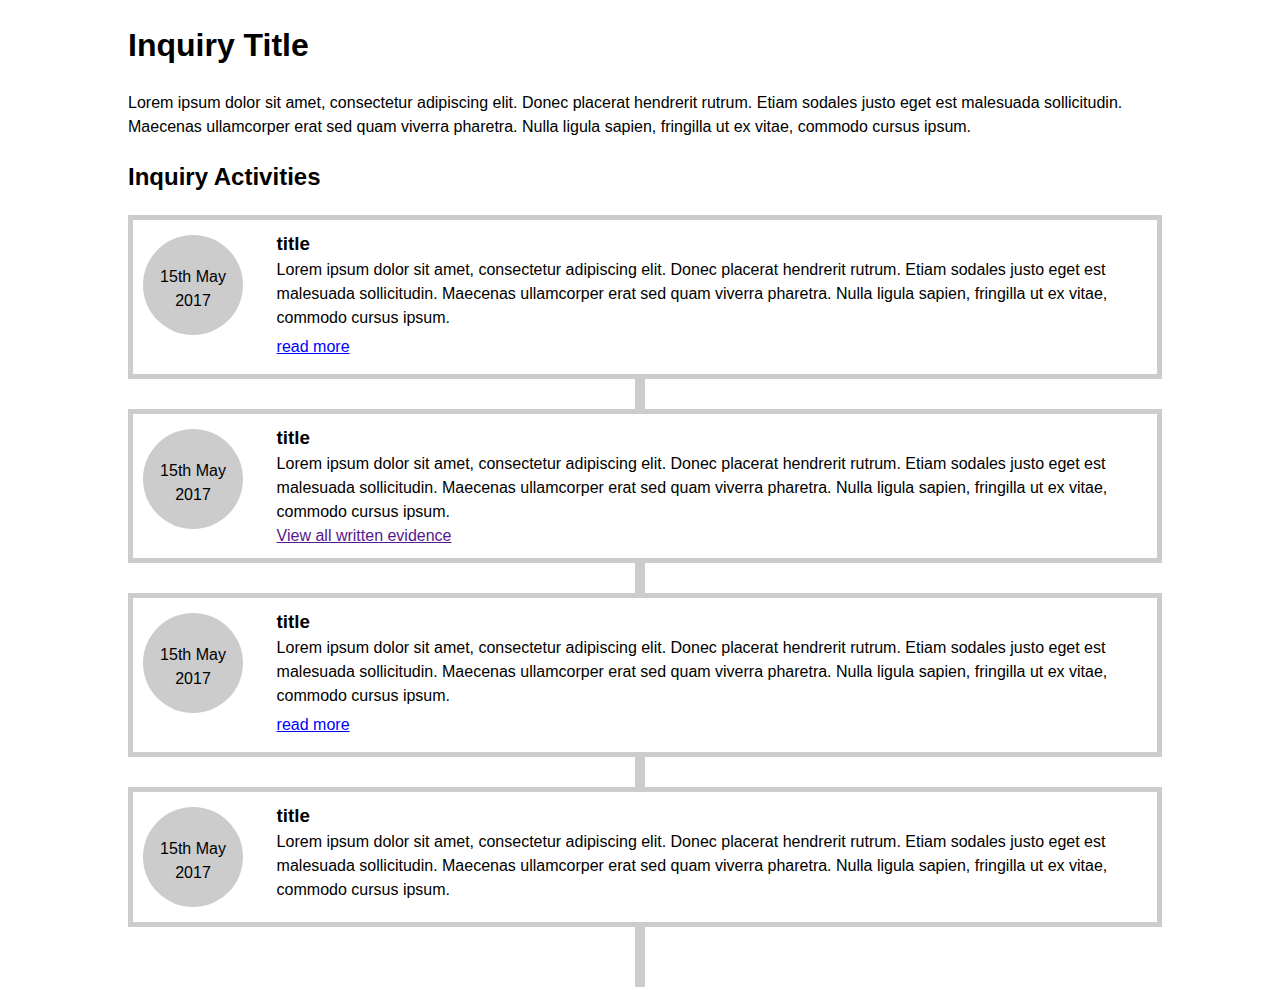
==== index.html @ dadeb5a9 "Add files via upload" ====
<!doctype html>
<meta charset="utf-8">
<meta http-equiv="X-UA-Compatible" content="IE=edge,chrome=1">
<title>Committees Timeline</title>
<head>
  <link rel="stylesheet" href="timeline.css">
</head>
<body>

  <h1>Inquiry Title</h1>

  <p>Lorem ipsum dolor sit amet, consectetur adipiscing elit. Donec placerat hendrerit rutrum. Etiam sodales justo eget est malesuada sollicitudin. Maecenas ullamcorper erat sed quam viverra pharetra. Nulla ligula sapien, fringilla ut ex vitae, commodo cursus ipsum.</p>

  <h2>Inquiry Activities</h2>

  <div class="container">

    <div class="box">
      <div class="icon">
        <div class="date">
          <p>15th May 2017</p>
        </div>
      </div>
      <div class="content">
        <h3>title</h3>
        <p>Lorem ipsum dolor sit amet, consectetur adipiscing elit. Donec placerat hendrerit rutrum. Etiam sodales justo eget est malesuada sollicitudin. Maecenas ullamcorper erat sed quam viverra pharetra. Nulla ligula sapien, fringilla ut ex vitae, commodo cursus ipsum.</p>

        <p class="slider-link">read more</p>

        <div style="display:none;">
          <p>Lorem ipsum dolor sit amet, consectetur adipiscing elit. Donec placerat hendrerit rutrum. Etiam sodales justo eget est malesuada sollicitudin. Maecenas ullamcorper erat sed quam viverra pharetra. Nulla ligula sapien, fringilla ut ex vitae, commodo cursus ipsum.</p>
          <p>Lorem ipsum dolor sit amet, consectetur adipiscing elit. Donec placerat hendrerit rutrum. Etiam sodales justo eget est malesuada sollicitudin. Maecenas ullamcorper erat sed quam viverra pharetra. Nulla ligula sapien, fringilla ut ex vitae, commodo cursus ipsum.</p>
        </div>

      </div>
    </div>

    <div class="divider"></div>

    <div class="box">
      <div class="icon">
        <div class="date">
          <p>15th May 2017</p>
        </div>
      </div>
      <div class="content">
        <h3>title</h3>
        <p>Lorem ipsum dolor sit amet, consectetur adipiscing elit. Donec placerat hendrerit rutrum. Etiam sodales justo eget est malesuada sollicitudin. Maecenas ullamcorper erat sed quam viverra pharetra. Nulla ligula sapien, fringilla ut ex vitae, commodo cursus ipsum.</p>
        <p><a href="">View all written evidence</a></p>
      </div>
    </div>

    <div class="divider"></div>

    <div class="box">
      <div class="icon">
        <div class="date">
          <p>15th May 2017</p>
        </div>
      </div>
      <div class="content">
        <h3>title</h3>
        <p>Lorem ipsum dolor sit amet, consectetur adipiscing elit. Donec placerat hendrerit rutrum. Etiam sodales justo eget est malesuada sollicitudin. Maecenas ullamcorper erat sed quam viverra pharetra. Nulla ligula sapien, fringilla ut ex vitae, commodo cursus ipsum.</p>

        <p class="slider-link">read more</p>

        <div style="display:none;">
          <p>Lorem ipsum dolor sit amet, consectetur adipiscing elit. Donec placerat hendrerit rutrum. Etiam sodales justo eget est malesuada sollicitudin. Maecenas ullamcorper erat sed quam viverra pharetra. Nulla ligula sapien, fringilla ut ex vitae, commodo cursus ipsum.</p>
          <p>Lorem ipsum dolor sit amet, consectetur adipiscing elit. Donec placerat hendrerit rutrum. Etiam sodales justo eget est malesuada sollicitudin. Maecenas ullamcorper erat sed quam viverra pharetra. Nulla ligula sapien, fringilla ut ex vitae, commodo cursus ipsum.</p>
        </div>

      </div>
    </div>

    <div class="divider"></div>

    <div class="box">
      <div class="icon">
        <div class="date">
          <p>15th May 2017</p>
        </div>
      </div>
      <div class="content">
        <h3>title</h3>
        <p>Lorem ipsum dolor sit amet, consectetur adipiscing elit. Donec placerat hendrerit rutrum. Etiam sodales justo eget est malesuada sollicitudin. Maecenas ullamcorper erat sed quam viverra pharetra. Nulla ligula sapien, fringilla ut ex vitae, commodo cursus ipsum.</p>
      </div>
    </div>

    <div class="divider"></div>
    <div class="divider"></div>

  </div>

  <script type="text/javascript" src="slider.js"></script>

</body>
</html>
---- timeline.css ----
body {
  max-width: 1024px;
  width: 100%;
  height: 100%;
  margin: 0 auto;
  padding: 0;
  font-size: 16px;
  line-height: 1.5;
  font-family: Arial, 'Helvetica Neue', Helvetica, sans-serif;
}

.box {
  width: 100%;
  float: left;
  clear: both;
  border: solid 5px #CCCCCC;
}

.icon {
  float: left;
  width: 100px;
  height: 100px;
  background: #CCCCCC;
  -moz-border-radius: 50px;
  -webkit-border-radius: 50px;
  border-radius: 50px;
  margin: 15px 10px 15px 10px;
}

.date {
  text-align: center;
  width: 70px;
  margin: 0 auto;
  padding-top: 30px;
}

.content {
  float: right;
  padding: 10px;
  width: 85%;
}

.divider {
  clear: both;
  width: 10px;
  height: 30px;
  margin: 0 auto;
  background-color: #CCCCCC;
}

.slider-link {
  cursor: pointer;
  color: blue;
  padding: 5px 0;
  text-decoration: underline;
}

.slider-link:hover{
  text-decoration: none;
}

h3, p {
  margin: 0;
}
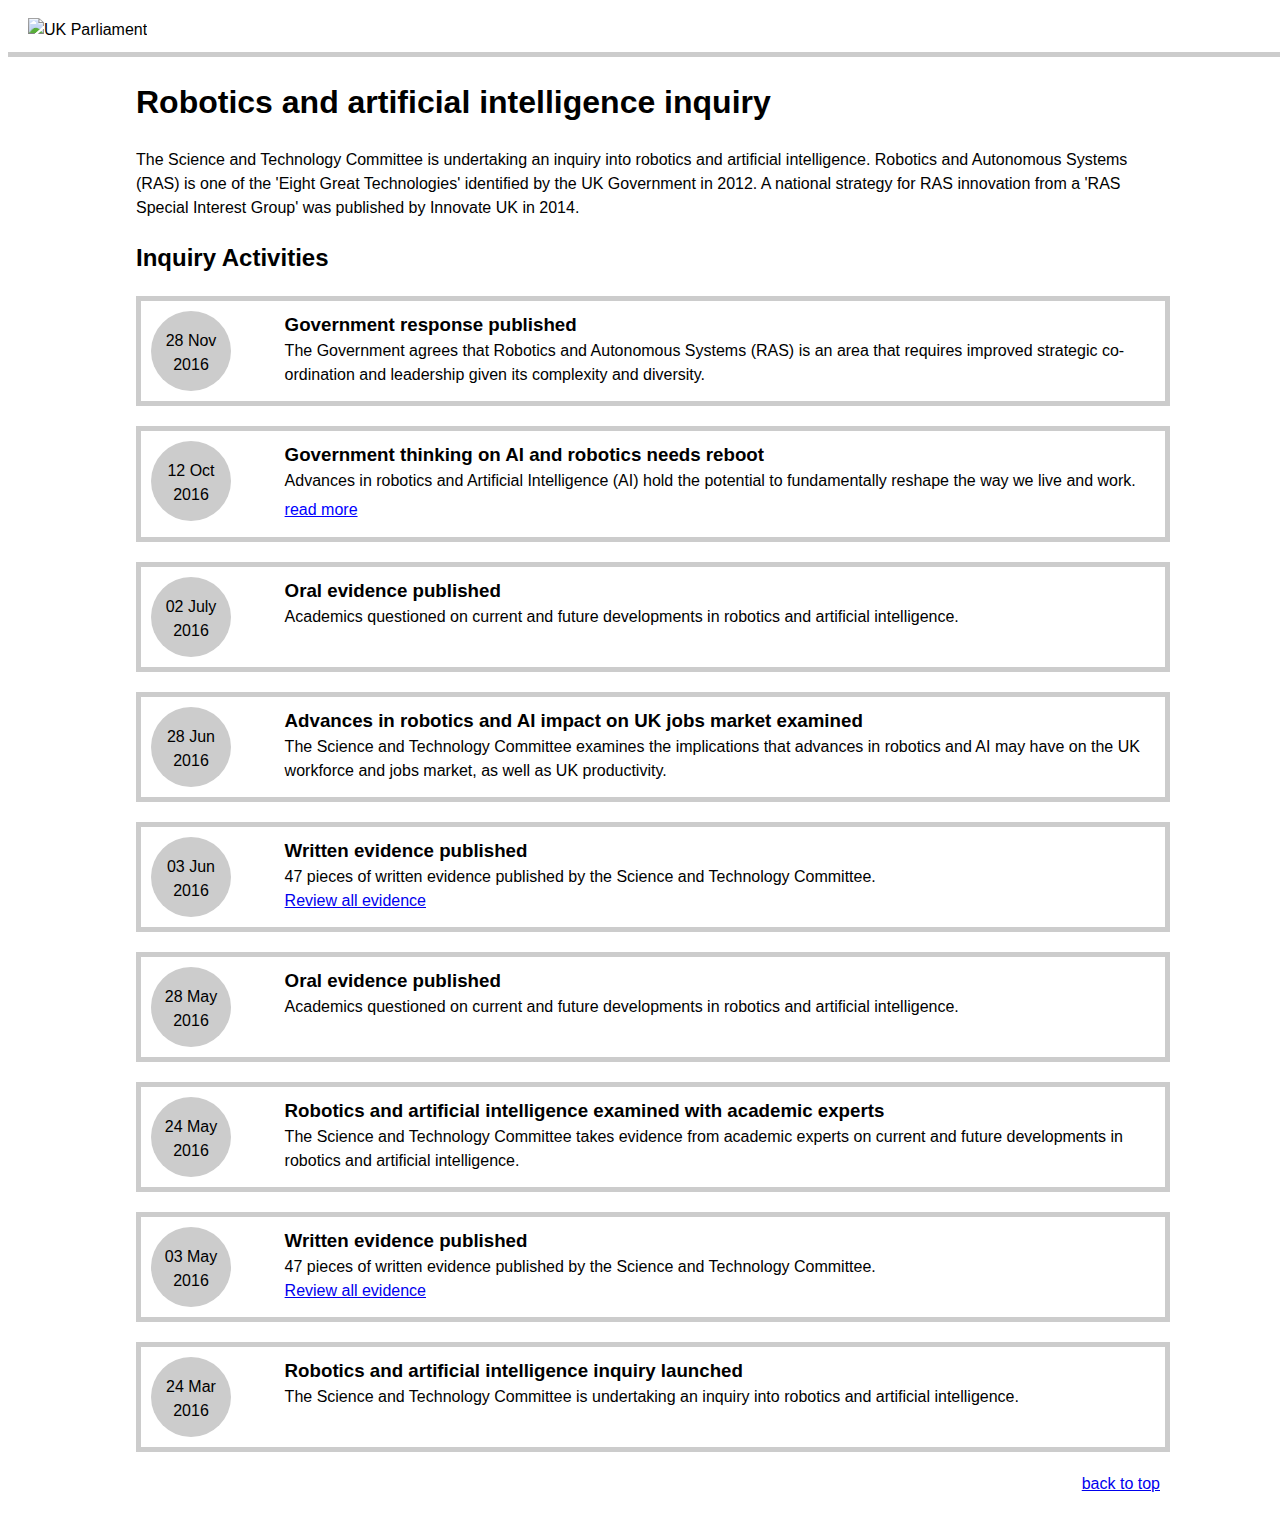
==== commit d224023f: "Add files via upload" ====
--- a/index.html
+++ b/index.html
@@ -5,91 +5,160 @@
 <head>
   <link rel="stylesheet" href="timeline.css">
 </head>
-<body>
+<body id="top">
+  <header>
+    <img alt="UK Parliament" class="logo" src="https://s3-eu-west-1.amazonaws.com/web1live.pugin-website/1.4.6/images/uk_parliament_logo.png" srcset="https://s3-eu-west-1.amazonaws.com/web1live.pugin-website/1.4.6/images/uk_parliament_logo.svg">
+  </header>
+  <main>
+    <h1>Robotics and artificial intelligence inquiry</h1>
 
-  <h1>Inquiry Title</h1>
+    <p>The Science and Technology Committee is undertaking an inquiry into robotics and artificial intelligence. Robotics and Autonomous Systems (RAS) is one of the 'Eight Great Technologies' identified by the UK Government in 2012. A national strategy for RAS innovation from a 'RAS Special Interest Group' was published by Innovate UK in 2014.</p>
 
-  <p>Lorem ipsum dolor sit amet, consectetur adipiscing elit. Donec placerat hendrerit rutrum. Etiam sodales justo eget est malesuada sollicitudin. Maecenas ullamcorper erat sed quam viverra pharetra. Nulla ligula sapien, fringilla ut ex vitae, commodo cursus ipsum.</p>
+    <h2>Inquiry Activities</h2>
 
-  <h2>Inquiry Activities</h2>
+    <div class="container">
 
-  <div class="container">
-
-    <div class="box">
-      <div class="icon">
-        <div class="date">
-          <p>15th May 2017</p>
+      <div class="box">
+        <div class="icon">
+          <div class="date">
+            <p>28 Nov 2016</p>
+          </div>
+        </div>
+        <div class="content">
+          <h3>Government response published</h3>
+          <p>The Government agrees that Robotics and Autonomous Systems (RAS) is an area that requires improved strategic co-ordination and leadership given its complexity and diversity.</p>
         </div>
       </div>
-      <div class="content">
-        <h3>title</h3>
-        <p>Lorem ipsum dolor sit amet, consectetur adipiscing elit. Donec placerat hendrerit rutrum. Etiam sodales justo eget est malesuada sollicitudin. Maecenas ullamcorper erat sed quam viverra pharetra. Nulla ligula sapien, fringilla ut ex vitae, commodo cursus ipsum.</p>
 
-        <p class="slider-link">read more</p>
+      <div class="divider"></div>
 
-        <div style="display:none;">
-          <p>Lorem ipsum dolor sit amet, consectetur adipiscing elit. Donec placerat hendrerit rutrum. Etiam sodales justo eget est malesuada sollicitudin. Maecenas ullamcorper erat sed quam viverra pharetra. Nulla ligula sapien, fringilla ut ex vitae, commodo cursus ipsum.</p>
-          <p>Lorem ipsum dolor sit amet, consectetur adipiscing elit. Donec placerat hendrerit rutrum. Etiam sodales justo eget est malesuada sollicitudin. Maecenas ullamcorper erat sed quam viverra pharetra. Nulla ligula sapien, fringilla ut ex vitae, commodo cursus ipsum.</p>
+      <div class="box">
+        <div class="icon">
+          <div class="date">
+            <p>12 Oct 2016</p>
+          </div>
         </div>
+        <div class="content">
+          <h3>Government thinking on AI and robotics needs reboot</h3>
+          <p>Advances in robotics and Artificial Intelligence (AI) hold the potential to fundamentally reshape the way we live and work.</p>
 
-      </div>
-    </div>
+          <div style="display:none;">
+            <p>Yet the Government does not yet have a strategy for developing the new skills citizens will need to flourish in a world where Artificial Intelligence is more prevalent, or responding to the social and ethical dilemmas it poses, concludes the Science and Technology Committee report.</p>
+          </div>
 
-    <div class="divider"></div>
+          <p class="slider-link">read more</p>
 
-    <div class="box">
-      <div class="icon">
-        <div class="date">
-          <p>15th May 2017</p>
         </div>
       </div>
-      <div class="content">
-        <h3>title</h3>
-        <p>Lorem ipsum dolor sit amet, consectetur adipiscing elit. Donec placerat hendrerit rutrum. Etiam sodales justo eget est malesuada sollicitudin. Maecenas ullamcorper erat sed quam viverra pharetra. Nulla ligula sapien, fringilla ut ex vitae, commodo cursus ipsum.</p>
-        <p><a href="">View all written evidence</a></p>
-      </div>
-    </div>
 
-    <div class="divider"></div>
+      <div class="divider"></div>
 
-    <div class="box">
-      <div class="icon">
-        <div class="date">
-          <p>15th May 2017</p>
+      <div class="box">
+        <div class="icon">
+          <div class="date">
+            <p>02 July 2016</p>
+          </div>
+        </div>
+        <div class="content">
+          <h3>Oral evidence published</h3>
+          <p>Academics questioned on current and future developments in robotics and artificial intelligence.</p>
         </div>
       </div>
-      <div class="content">
-        <h3>title</h3>
-        <p>Lorem ipsum dolor sit amet, consectetur adipiscing elit. Donec placerat hendrerit rutrum. Etiam sodales justo eget est malesuada sollicitudin. Maecenas ullamcorper erat sed quam viverra pharetra. Nulla ligula sapien, fringilla ut ex vitae, commodo cursus ipsum.</p>
 
-        <p class="slider-link">read more</p>
+      <div class="divider"></div>
 
-        <div style="display:none;">
-          <p>Lorem ipsum dolor sit amet, consectetur adipiscing elit. Donec placerat hendrerit rutrum. Etiam sodales justo eget est malesuada sollicitudin. Maecenas ullamcorper erat sed quam viverra pharetra. Nulla ligula sapien, fringilla ut ex vitae, commodo cursus ipsum.</p>
-          <p>Lorem ipsum dolor sit amet, consectetur adipiscing elit. Donec placerat hendrerit rutrum. Etiam sodales justo eget est malesuada sollicitudin. Maecenas ullamcorper erat sed quam viverra pharetra. Nulla ligula sapien, fringilla ut ex vitae, commodo cursus ipsum.</p>
+      <div class="box">
+        <div class="icon">
+          <div class="date">
+            <p>28 Jun 2016</p>
+          </div>
         </div>
-
-      </div>
-    </div>
-
-    <div class="divider"></div>
-
-    <div class="box">
-      <div class="icon">
-        <div class="date">
-          <p>15th May 2017</p>
+        <div class="content">
+          <h3>Advances in robotics and AI impact on UK jobs market examined</h3>
+          <p>The Science and Technology Committee examines the implications that advances in robotics and AI may have on the UK workforce and jobs market, as well as UK productivity.</p>
         </div>
       </div>
-      <div class="content">
-        <h3>title</h3>
-        <p>Lorem ipsum dolor sit amet, consectetur adipiscing elit. Donec placerat hendrerit rutrum. Etiam sodales justo eget est malesuada sollicitudin. Maecenas ullamcorper erat sed quam viverra pharetra. Nulla ligula sapien, fringilla ut ex vitae, commodo cursus ipsum.</p>
+
+      <div class="divider"></div>
+
+      <div class="box">
+        <div class="icon">
+          <div class="date">
+            <p>03 Jun 2016</p>
+          </div>
+        </div>
+        <div class="content">
+          <h3>Written evidence published</h3>
+          <p>47 pieces of written evidence published by the Science and Technology Committee.</p>
+          <p><a href="#" title="" class="button">Review all evidence</a><p>
+        </div>
       </div>
+
+      <div class="divider"></div>
+
+      <div class="box">
+        <div class="icon">
+          <div class="date">
+            <p>28 May 2016</p>
+          </div>
+        </div>
+        <div class="content">
+          <h3>Oral evidence published</h3>
+          <p>Academics questioned on current and future developments in robotics and artificial intelligence.</p>
+        </div>
+      </div>
+
+      <div class="divider"></div>
+
+      <div class="box">
+        <div class="icon">
+          <div class="date">
+            <p>24 May 2016</p>
+          </div>
+        </div>
+        <div class="content">
+          <h3>Robotics and artificial intelligence examined with academic experts</h3>
+          <p>The Science and Technology Committee takes evidence from academic experts on current and future developments in robotics and artificial intelligence.</p>
+        </div>
+      </div>
+
+      <div class="divider"></div>
+
+      <div class="box">
+        <div class="icon">
+          <div class="date">
+            <p>03 May 2016</p>
+          </div>
+        </div>
+        <div class="content">
+          <h3>Written evidence published</h3>
+          <p>47 pieces of written evidence published by the Science and Technology Committee.</p>
+          <p><a href="#" title="" class="button">Review all evidence</a><p>
+        </div>
+      </div>
+
+      <div class="divider"></div>
+
+      <div class="box">
+        <div class="icon">
+          <div class="date">
+            <p>24 Mar 2016</p>
+          </div>
+        </div>
+        <div class="content">
+          <h3>Robotics and artificial intelligence inquiry launched</h3>
+          <p>The Science and Technology Committee is undertaking an inquiry into robotics and artificial intelligence.</p>
+        </div>
+      </div>
+
+      <div class="divider"></div>
+
+      <p class="backtop"><a href="#top" title="Back to top">back to top</a><p>
+
+      <div class="divider"></div>
+
     </div>
-
-    <div class="divider"></div>
-    <div class="divider"></div>
-
-  </div>
+  </main>
 
   <script type="text/javascript" src="slider.js"></script>
 
--- a/timeline.css
+++ b/timeline.css
@@ -1,12 +1,25 @@
 body {
-  max-width: 1024px;
   width: 100%;
   height: 100%;
-  margin: 0 auto;
   padding: 0;
   font-size: 16px;
   line-height: 1.5;
   font-family: Arial, 'Helvetica Neue', Helvetica, sans-serif;
+}
+
+header {
+  padding: 10px 0;
+  border-bottom: solid 5px #CCCCCC;
+}
+
+.logo {
+  height: 54px;
+  padding-left: 20px;
+}
+
+main {
+  max-width: 1024px;
+  margin: 0 auto;
 }
 
 .box {
@@ -18,20 +31,20 @@
 
 .icon {
   float: left;
-  width: 100px;
-  height: 100px;
+  width: 80px;
+  height: 80px;
   background: #CCCCCC;
-  -moz-border-radius: 50px;
-  -webkit-border-radius: 50px;
-  border-radius: 50px;
-  margin: 15px 10px 15px 10px;
+  -moz-border-radius: 40px;
+  -webkit-border-radius: 40px;
+  border-radius: 40px;
+  margin: 10px 10px 10px 10px;
 }
 
 .date {
   text-align: center;
   width: 70px;
   margin: 0 auto;
-  padding-top: 30px;
+  padding-top: 18px;
 }
 
 .content {
@@ -42,10 +55,8 @@
 
 .divider {
   clear: both;
-  width: 10px;
-  height: 30px;
+  height: 20px;
   margin: 0 auto;
-  background-color: #CCCCCC;
 }
 
 .slider-link {
@@ -59,6 +70,10 @@
   text-decoration: none;
 }
 
+.backtop {
+  text-align: right;
+}
+
 h3, p {
   margin: 0;
 }
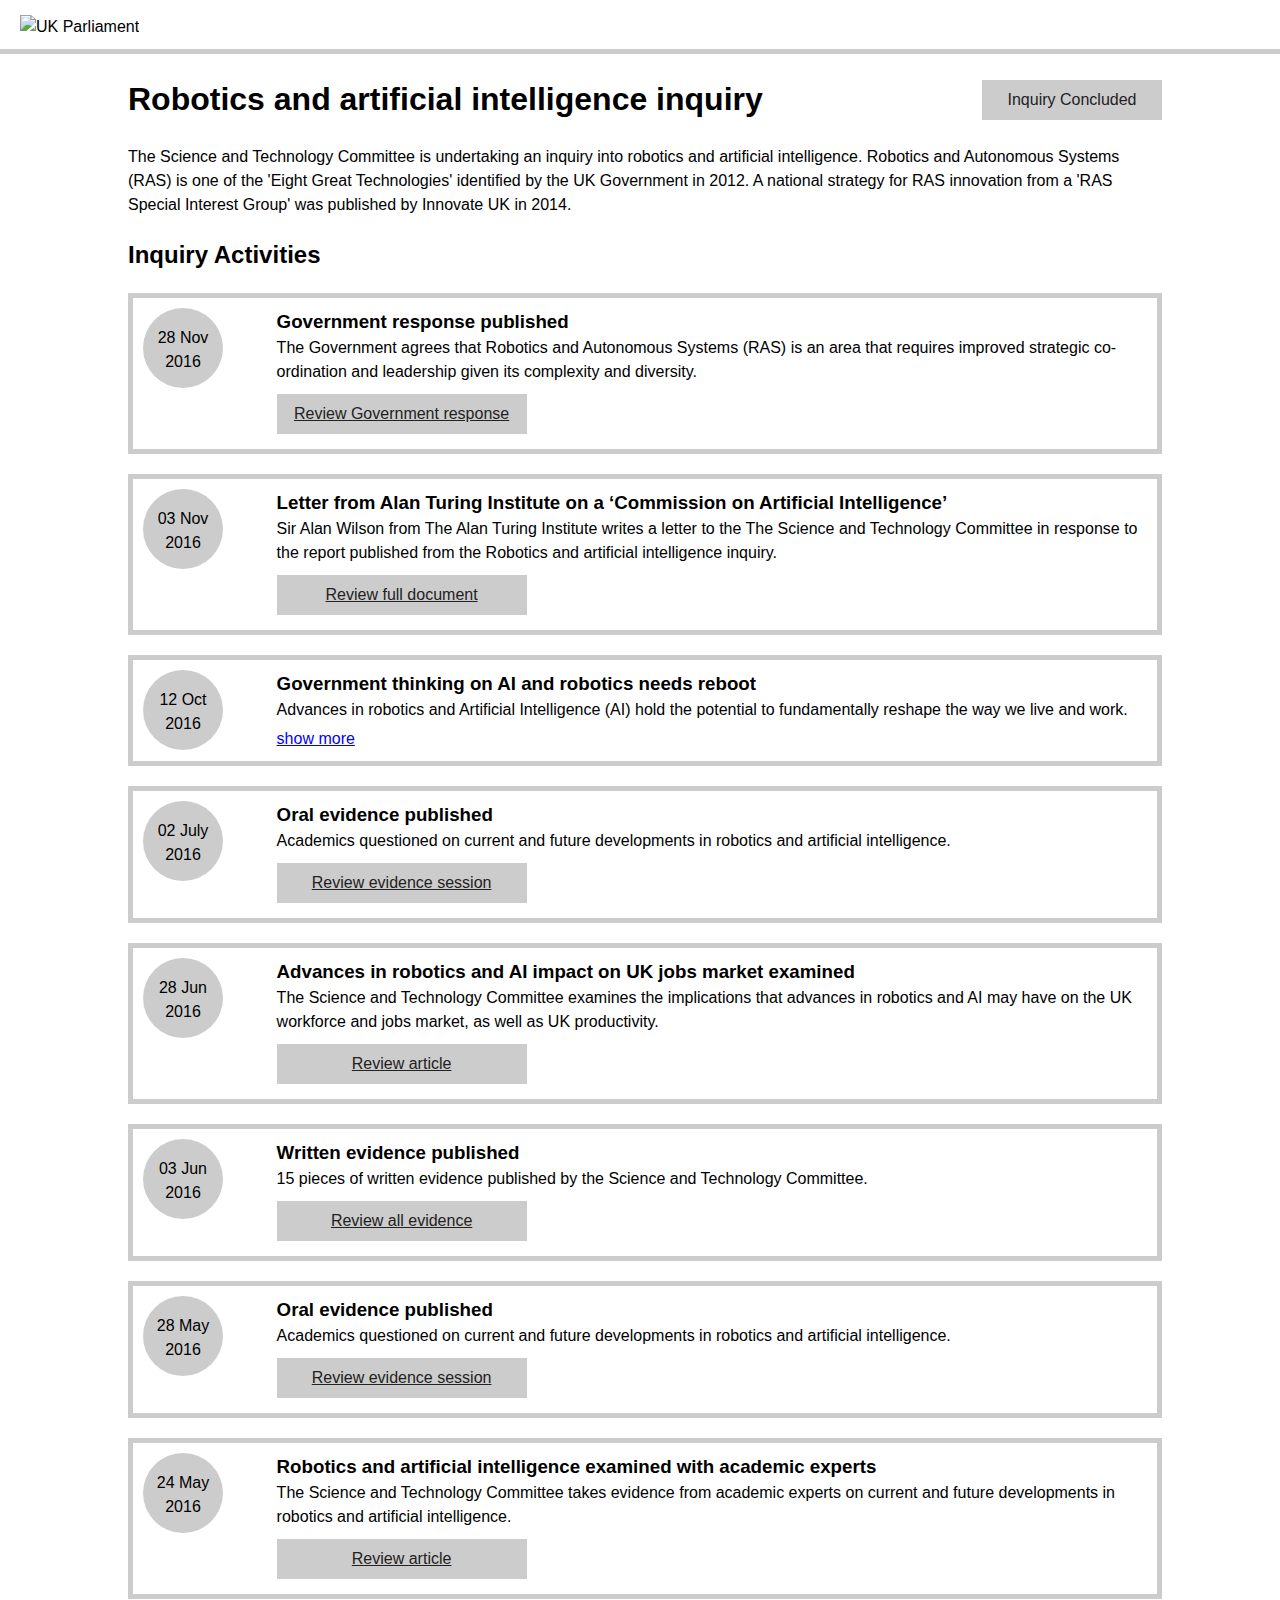
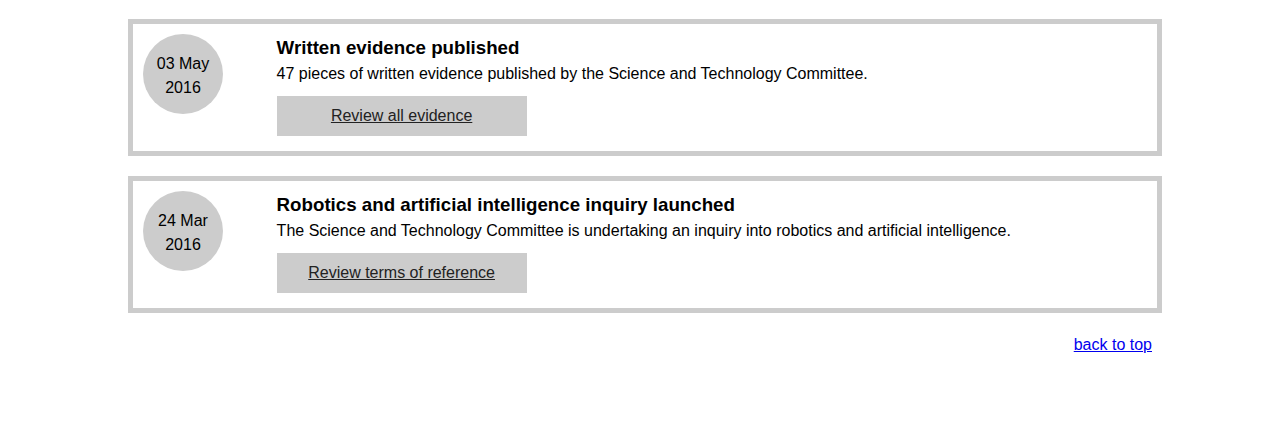
==== commit ee445ba8: "Add files via upload" ====
--- a/index.html
+++ b/index.html
@@ -1,7 +1,7 @@
 <!doctype html>
 <meta charset="utf-8">
 <meta http-equiv="X-UA-Compatible" content="IE=edge,chrome=1">
-<title>Committees Timeline</title>
+<title>Inquiry Activity Timeline</title>
 <head>
   <link rel="stylesheet" href="timeline.css">
 </head>
@@ -11,6 +11,8 @@
   </header>
   <main>
     <h1>Robotics and artificial intelligence inquiry</h1>
+
+    <p class="status">Inquiry Concluded<p>
 
     <p>The Science and Technology Committee is undertaking an inquiry into robotics and artificial intelligence. Robotics and Autonomous Systems (RAS) is one of the 'Eight Great Technologies' identified by the UK Government in 2012. A national strategy for RAS innovation from a 'RAS Special Interest Group' was published by Innovate UK in 2014.</p>
 
@@ -27,6 +29,22 @@
         <div class="content">
           <h3>Government response published</h3>
           <p>The Government agrees that Robotics and Autonomous Systems (RAS) is an area that requires improved strategic co-ordination and leadership given its complexity and diversity.</p>
+          <p class="button">Review Government response<p>
+        </div>
+      </div>
+
+      <div class="divider"></div>
+
+      <div class="box">
+        <div class="icon">
+          <div class="date">
+            <p>03 Nov 2016</p>
+          </div>
+        </div>
+        <div class="content">
+          <h3>Letter from Alan Turing Institute on a ‘Commission on Artificial Intelligence’</h3>
+          <p>Sir Alan Wilson from The Alan Turing Institute writes a letter to the The Science and Technology Committee in response to the report published from the Robotics and artificial intelligence inquiry.</p>
+          <p class="button">Review full document<p>
         </div>
       </div>
 
@@ -44,9 +62,10 @@
 
           <div style="display:none;">
             <p>Yet the Government does not yet have a strategy for developing the new skills citizens will need to flourish in a world where Artificial Intelligence is more prevalent, or responding to the social and ethical dilemmas it poses, concludes the Science and Technology Committee report.</p>
+            <p class="button">Review committee report<p>
           </div>
 
-          <p class="slider-link">read more</p>
+          <p class="slider-link">show more</p>
 
         </div>
       </div>
@@ -62,6 +81,7 @@
         <div class="content">
           <h3>Oral evidence published</h3>
           <p>Academics questioned on current and future developments in robotics and artificial intelligence.</p>
+          <p class="button">Review evidence session<p>
         </div>
       </div>
 
@@ -76,6 +96,7 @@
         <div class="content">
           <h3>Advances in robotics and AI impact on UK jobs market examined</h3>
           <p>The Science and Technology Committee examines the implications that advances in robotics and AI may have on the UK workforce and jobs market, as well as UK productivity.</p>
+          <p class="button">Review article<p>
         </div>
       </div>
 
@@ -89,8 +110,8 @@
         </div>
         <div class="content">
           <h3>Written evidence published</h3>
-          <p>47 pieces of written evidence published by the Science and Technology Committee.</p>
-          <p><a href="#" title="" class="button">Review all evidence</a><p>
+          <p>15 pieces of written evidence published by the Science and Technology Committee.</p>
+          <p class="button">Review all evidence<p>
         </div>
       </div>
 
@@ -105,6 +126,7 @@
         <div class="content">
           <h3>Oral evidence published</h3>
           <p>Academics questioned on current and future developments in robotics and artificial intelligence.</p>
+          <p class="button">Review evidence session</a><p>
         </div>
       </div>
 
@@ -119,6 +141,7 @@
         <div class="content">
           <h3>Robotics and artificial intelligence examined with academic experts</h3>
           <p>The Science and Technology Committee takes evidence from academic experts on current and future developments in robotics and artificial intelligence.</p>
+          <p class="button">Review article<p>
         </div>
       </div>
 
@@ -133,7 +156,7 @@
         <div class="content">
           <h3>Written evidence published</h3>
           <p>47 pieces of written evidence published by the Science and Technology Committee.</p>
-          <p><a href="#" title="" class="button">Review all evidence</a><p>
+          <p class="button">Review all evidence<p>
         </div>
       </div>
 
@@ -148,6 +171,7 @@
         <div class="content">
           <h3>Robotics and artificial intelligence inquiry launched</h3>
           <p>The Science and Technology Committee is undertaking an inquiry into robotics and artificial intelligence.</p>
+          <p class="button">Review terms of reference<p>
         </div>
       </div>
 
@@ -155,7 +179,7 @@
 
       <p class="backtop"><a href="#top" title="Back to top">back to top</a><p>
 
-      <div class="divider"></div>
+      <div class="divider-large"></div>
 
     </div>
   </main>
--- a/timeline.css
+++ b/timeline.css
@@ -1,14 +1,18 @@
 body {
-  width: 100%;
-  height: 100%;
+  margin: 0;
   padding: 0;
   font-size: 16px;
   line-height: 1.5;
   font-family: Arial, 'Helvetica Neue', Helvetica, sans-serif;
 }
 
+h3, p {
+  margin: 0;
+}
+
 header {
-  padding: 10px 0;
+  width: 100%;
+  padding: 15px 0 10px 0;
   border-bottom: solid 5px #CCCCCC;
 }
 
@@ -20,6 +24,17 @@
 main {
   max-width: 1024px;
   margin: 0 auto;
+  padding: 0 20px;
+}
+
+.status {
+  width: 180px;
+  margin: -65px -10px 0 0;
+  padding: 8px 0;
+  background-color: #CCCCCC;
+  color: #222222;
+  text-align: center;
+  float: right;
 }
 
 .box {
@@ -59,10 +74,16 @@
   margin: 0 auto;
 }
 
+.divider-large {
+  clear: both;
+  height: 70px;
+  margin: 0 auto;
+}
+
 .slider-link {
+  margin-top: 5px;
   cursor: pointer;
   color: blue;
-  padding: 5px 0;
   text-decoration: underline;
 }
 
@@ -70,10 +91,21 @@
   text-decoration: none;
 }
 
+.button {
+  width: 250px;
+  margin: 10px 0 5px 0;
+  padding: 8px 0;
+  background-color: #CCCCCC;
+  color: #222222;
+  cursor: pointer;
+  text-decoration: underline;
+  text-align: center;
+}
+
+.button:hover {
+  text-decoration: none;
+}
+
 .backtop {
   text-align: right;
 }
-
-h3, p {
-  margin: 0;
-}
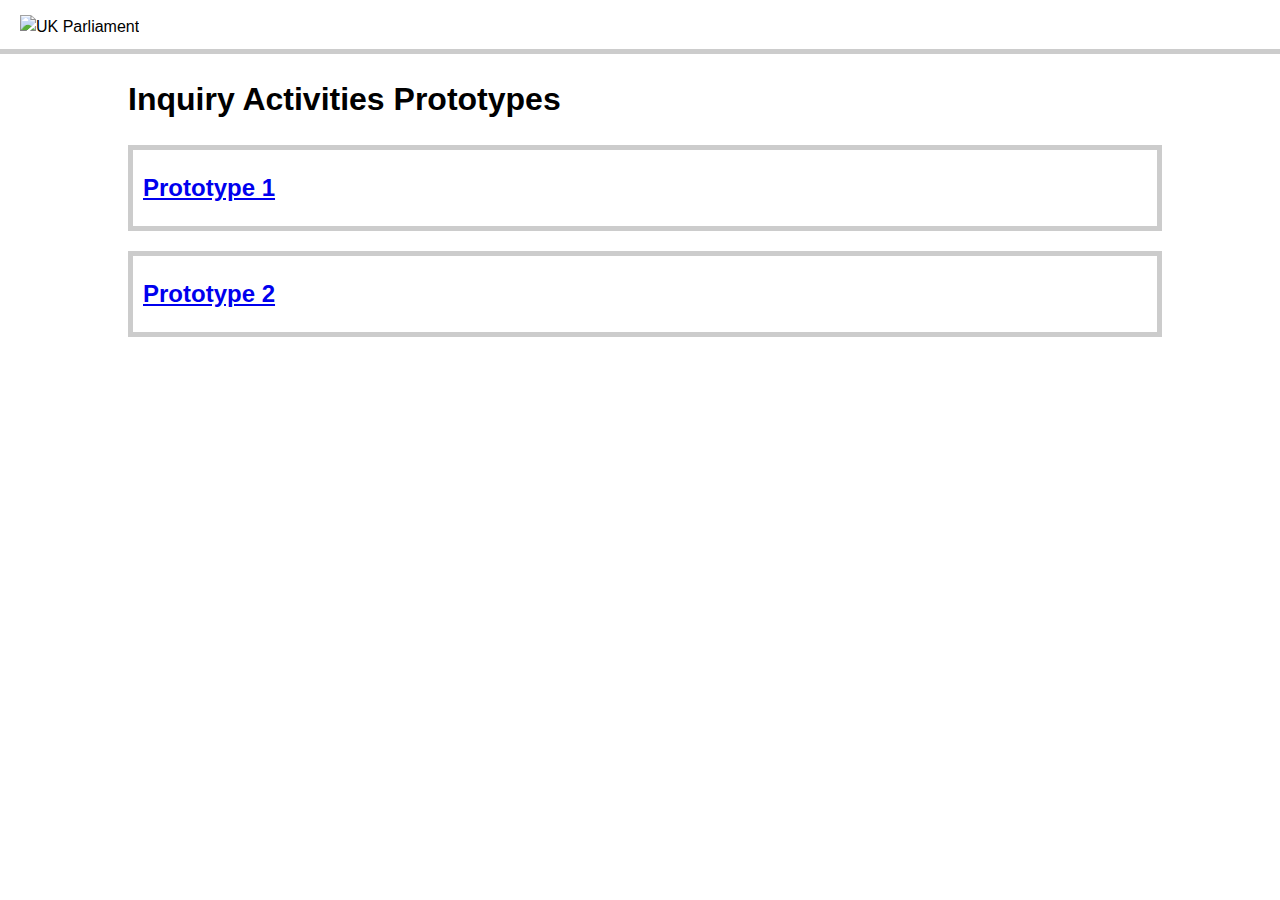
==== commit 84f60c4c: "Add files via upload" ====
--- a/index.html
+++ b/index.html
@@ -1,7 +1,7 @@
 <!doctype html>
 <meta charset="utf-8">
 <meta http-equiv="X-UA-Compatible" content="IE=edge,chrome=1">
-<title>Inquiry Activity Timeline</title>
+<title>Inquiry Activity Timeline Prototypes</title>
 <head>
   <link rel="stylesheet" href="timeline.css">
 </head>
@@ -10,181 +10,22 @@
     <img alt="UK Parliament" class="logo" src="https://s3-eu-west-1.amazonaws.com/web1live.pugin-website/1.4.6/images/uk_parliament_logo.png" srcset="https://s3-eu-west-1.amazonaws.com/web1live.pugin-website/1.4.6/images/uk_parliament_logo.svg">
   </header>
   <main>
-    <h1>Robotics and artificial intelligence inquiry</h1>
-
-    <p class="status">Inquiry Concluded<p>
-
-    <p>The Science and Technology Committee is undertaking an inquiry into robotics and artificial intelligence. Robotics and Autonomous Systems (RAS) is one of the 'Eight Great Technologies' identified by the UK Government in 2012. A national strategy for RAS innovation from a 'RAS Special Interest Group' was published by Innovate UK in 2014.</p>
-
-    <h2>Inquiry Activities</h2>
+    <h1>Inquiry Activities Prototypes</h1>
 
     <div class="container">
 
       <div class="box">
-        <div class="icon">
-          <div class="date">
-            <p>28 Nov 2016</p>
-          </div>
-        </div>
-        <div class="content">
-          <h3>Government response published</h3>
-          <p>The Government agrees that Robotics and Autonomous Systems (RAS) is an area that requires improved strategic co-ordination and leadership given its complexity and diversity.</p>
-          <p class="button">Review Government response<p>
-        </div>
+        <h2 class="link"><a href="prototype_one.html">Prototype 1</a></h2>
       </div>
 
       <div class="divider"></div>
 
       <div class="box">
-        <div class="icon">
-          <div class="date">
-            <p>03 Nov 2016</p>
-          </div>
-        </div>
-        <div class="content">
-          <h3>Letter from Alan Turing Institute on a ‘Commission on Artificial Intelligence’</h3>
-          <p>Sir Alan Wilson from The Alan Turing Institute writes a letter to the The Science and Technology Committee in response to the report published from the Robotics and artificial intelligence inquiry.</p>
-          <p class="button">Review full document<p>
-        </div>
+        <h2 class="link"><a href="prototype_two.html">Prototype 2</a></h2>
       </div>
-
-      <div class="divider"></div>
-
-      <div class="box">
-        <div class="icon">
-          <div class="date">
-            <p>12 Oct 2016</p>
-          </div>
-        </div>
-        <div class="content">
-          <h3>Government thinking on AI and robotics needs reboot</h3>
-          <p>Advances in robotics and Artificial Intelligence (AI) hold the potential to fundamentally reshape the way we live and work.</p>
-
-          <div style="display:none;">
-            <p>Yet the Government does not yet have a strategy for developing the new skills citizens will need to flourish in a world where Artificial Intelligence is more prevalent, or responding to the social and ethical dilemmas it poses, concludes the Science and Technology Committee report.</p>
-            <p class="button">Review committee report<p>
-          </div>
-
-          <p class="slider-link">show more</p>
-
-        </div>
-      </div>
-
-      <div class="divider"></div>
-
-      <div class="box">
-        <div class="icon">
-          <div class="date">
-            <p>02 July 2016</p>
-          </div>
-        </div>
-        <div class="content">
-          <h3>Oral evidence published</h3>
-          <p>Academics questioned on current and future developments in robotics and artificial intelligence.</p>
-          <p class="button">Review evidence session<p>
-        </div>
-      </div>
-
-      <div class="divider"></div>
-
-      <div class="box">
-        <div class="icon">
-          <div class="date">
-            <p>28 Jun 2016</p>
-          </div>
-        </div>
-        <div class="content">
-          <h3>Advances in robotics and AI impact on UK jobs market examined</h3>
-          <p>The Science and Technology Committee examines the implications that advances in robotics and AI may have on the UK workforce and jobs market, as well as UK productivity.</p>
-          <p class="button">Review article<p>
-        </div>
-      </div>
-
-      <div class="divider"></div>
-
-      <div class="box">
-        <div class="icon">
-          <div class="date">
-            <p>03 Jun 2016</p>
-          </div>
-        </div>
-        <div class="content">
-          <h3>Written evidence published</h3>
-          <p>15 pieces of written evidence published by the Science and Technology Committee.</p>
-          <p class="button">Review all evidence<p>
-        </div>
-      </div>
-
-      <div class="divider"></div>
-
-      <div class="box">
-        <div class="icon">
-          <div class="date">
-            <p>28 May 2016</p>
-          </div>
-        </div>
-        <div class="content">
-          <h3>Oral evidence published</h3>
-          <p>Academics questioned on current and future developments in robotics and artificial intelligence.</p>
-          <p class="button">Review evidence session</a><p>
-        </div>
-      </div>
-
-      <div class="divider"></div>
-
-      <div class="box">
-        <div class="icon">
-          <div class="date">
-            <p>24 May 2016</p>
-          </div>
-        </div>
-        <div class="content">
-          <h3>Robotics and artificial intelligence examined with academic experts</h3>
-          <p>The Science and Technology Committee takes evidence from academic experts on current and future developments in robotics and artificial intelligence.</p>
-          <p class="button">Review article<p>
-        </div>
-      </div>
-
-      <div class="divider"></div>
-
-      <div class="box">
-        <div class="icon">
-          <div class="date">
-            <p>03 May 2016</p>
-          </div>
-        </div>
-        <div class="content">
-          <h3>Written evidence published</h3>
-          <p>47 pieces of written evidence published by the Science and Technology Committee.</p>
-          <p class="button">Review all evidence<p>
-        </div>
-      </div>
-
-      <div class="divider"></div>
-
-      <div class="box">
-        <div class="icon">
-          <div class="date">
-            <p>24 Mar 2016</p>
-          </div>
-        </div>
-        <div class="content">
-          <h3>Robotics and artificial intelligence inquiry launched</h3>
-          <p>The Science and Technology Committee is undertaking an inquiry into robotics and artificial intelligence.</p>
-          <p class="button">Review terms of reference<p>
-        </div>
-      </div>
-
-      <div class="divider"></div>
-
-      <p class="backtop"><a href="#top" title="Back to top">back to top</a><p>
-
-      <div class="divider-large"></div>
 
     </div>
   </main>
 
-  <script type="text/javascript" src="slider.js"></script>
-
 </body>
 </html>
--- a/timeline.css
+++ b/timeline.css
@@ -68,6 +68,10 @@
   width: 85%;
 }
 
+.link {
+  padding-left: 10px;
+}
+
 .divider {
   clear: both;
   height: 20px;
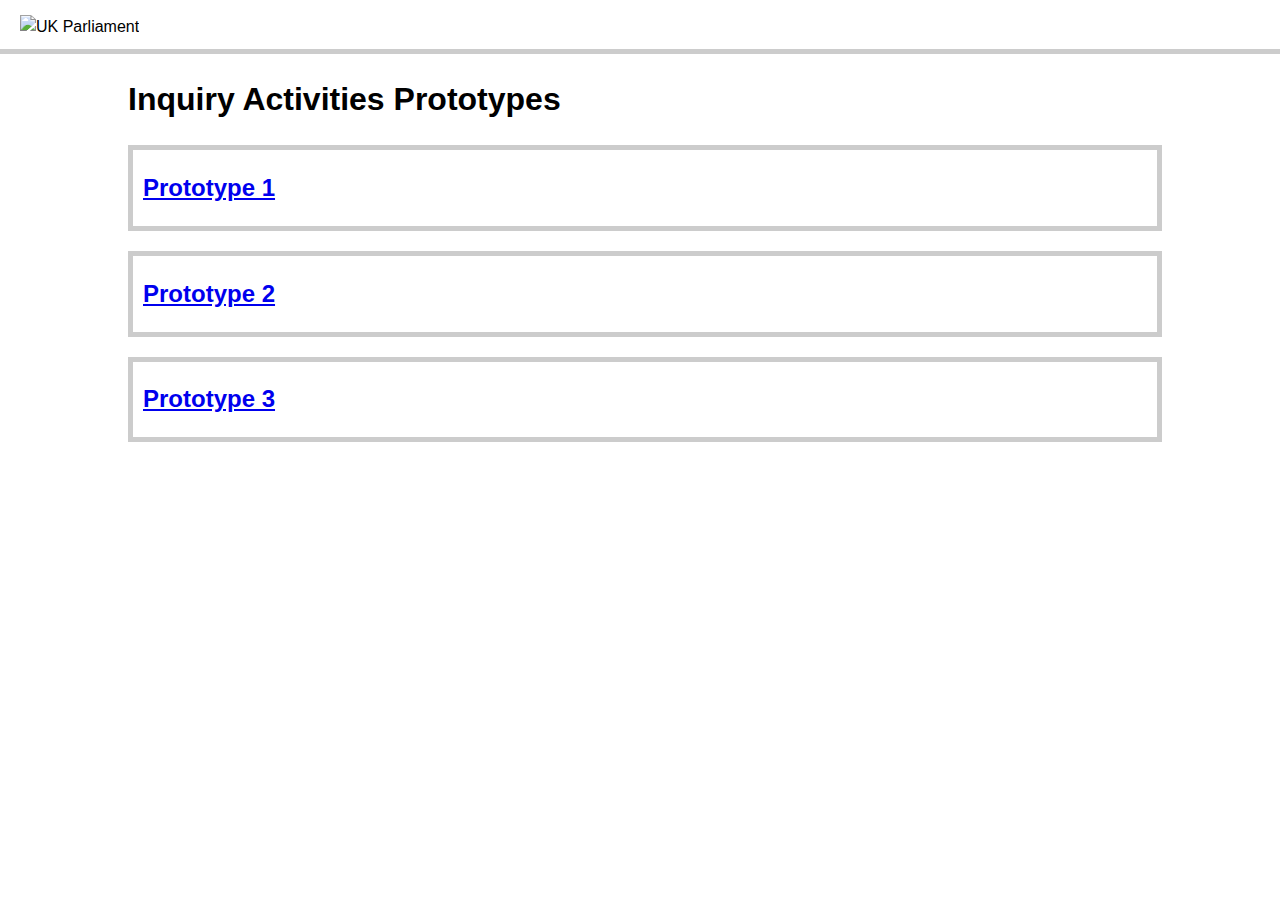
==== commit 4d95417f: "Add files via upload" ====
--- a/index.html
+++ b/index.html
@@ -24,6 +24,12 @@
         <h2 class="link"><a href="prototype_two.html">Prototype 2</a></h2>
       </div>
 
+      <div class="divider"></div>
+
+      <div class="box">
+        <h2 class="link"><a href="prototype_two.html">Prototype 3</a></h2>
+      </div>
+
     </div>
   </main>
 
--- a/timeline.css
+++ b/timeline.css
@@ -95,6 +95,16 @@
   text-decoration: none;
 }
 
+.title-link {
+  cursor: pointer;
+  color: blue;
+  text-decoration: underline;
+}
+
+.title-link:hover {
+  text-decoration: none;
+}
+
 .button {
   width: 250px;
   margin: 10px 0 5px 0;
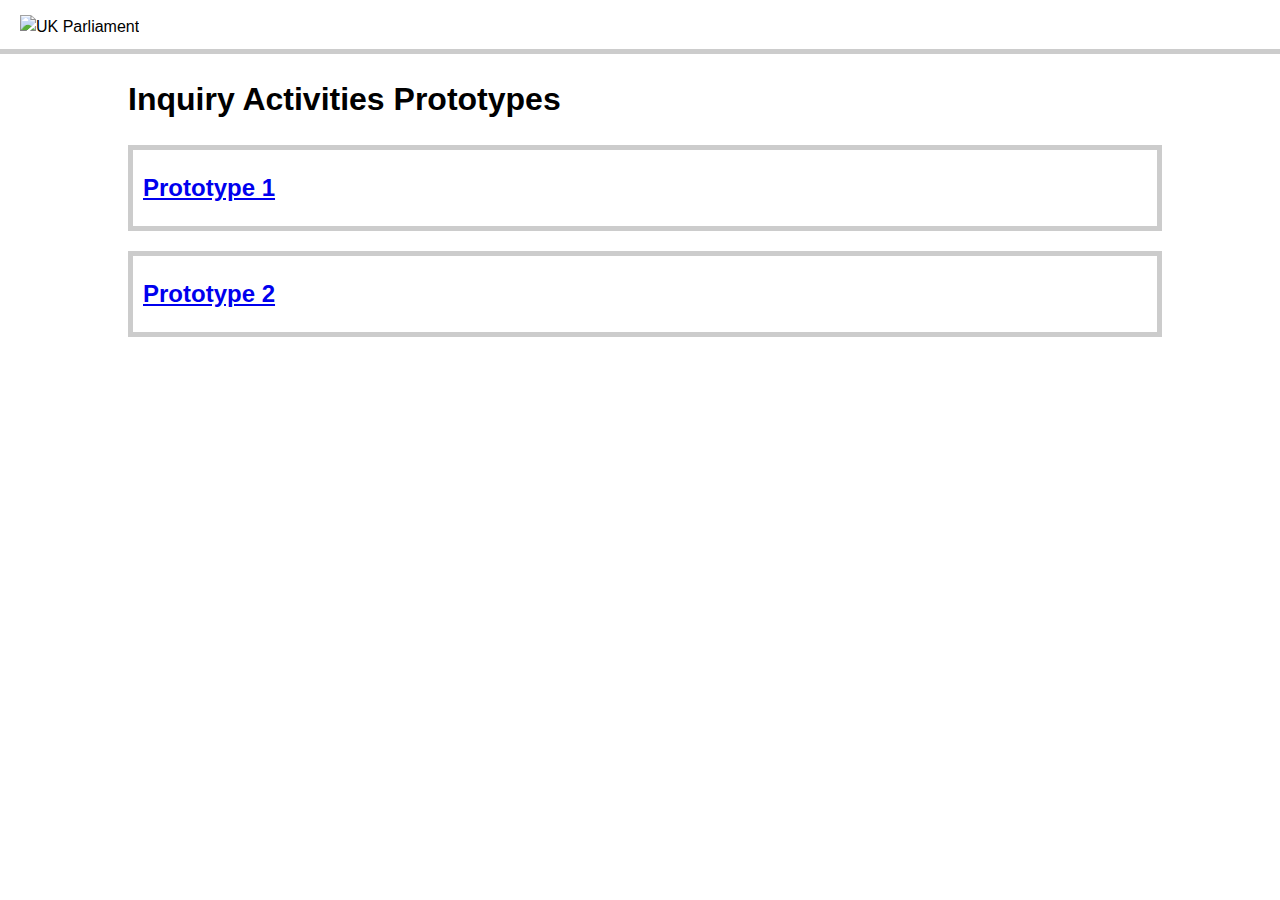
==== commit eb7fa272: "Add files via upload" ====
--- a/index.html
+++ b/index.html
@@ -23,13 +23,13 @@
       <div class="box">
         <h2 class="link"><a href="prototype_two.html">Prototype 2</a></h2>
       </div>
-
+      <!--
       <div class="divider"></div>
 
       <div class="box">
-        <h2 class="link"><a href="prototype_two.html">Prototype 3</a></h2>
+        <h2 class="link"><a href="prototype_three.html">Prototype 3</a></h2>
       </div>
-
+      -->
     </div>
   </main>
 
